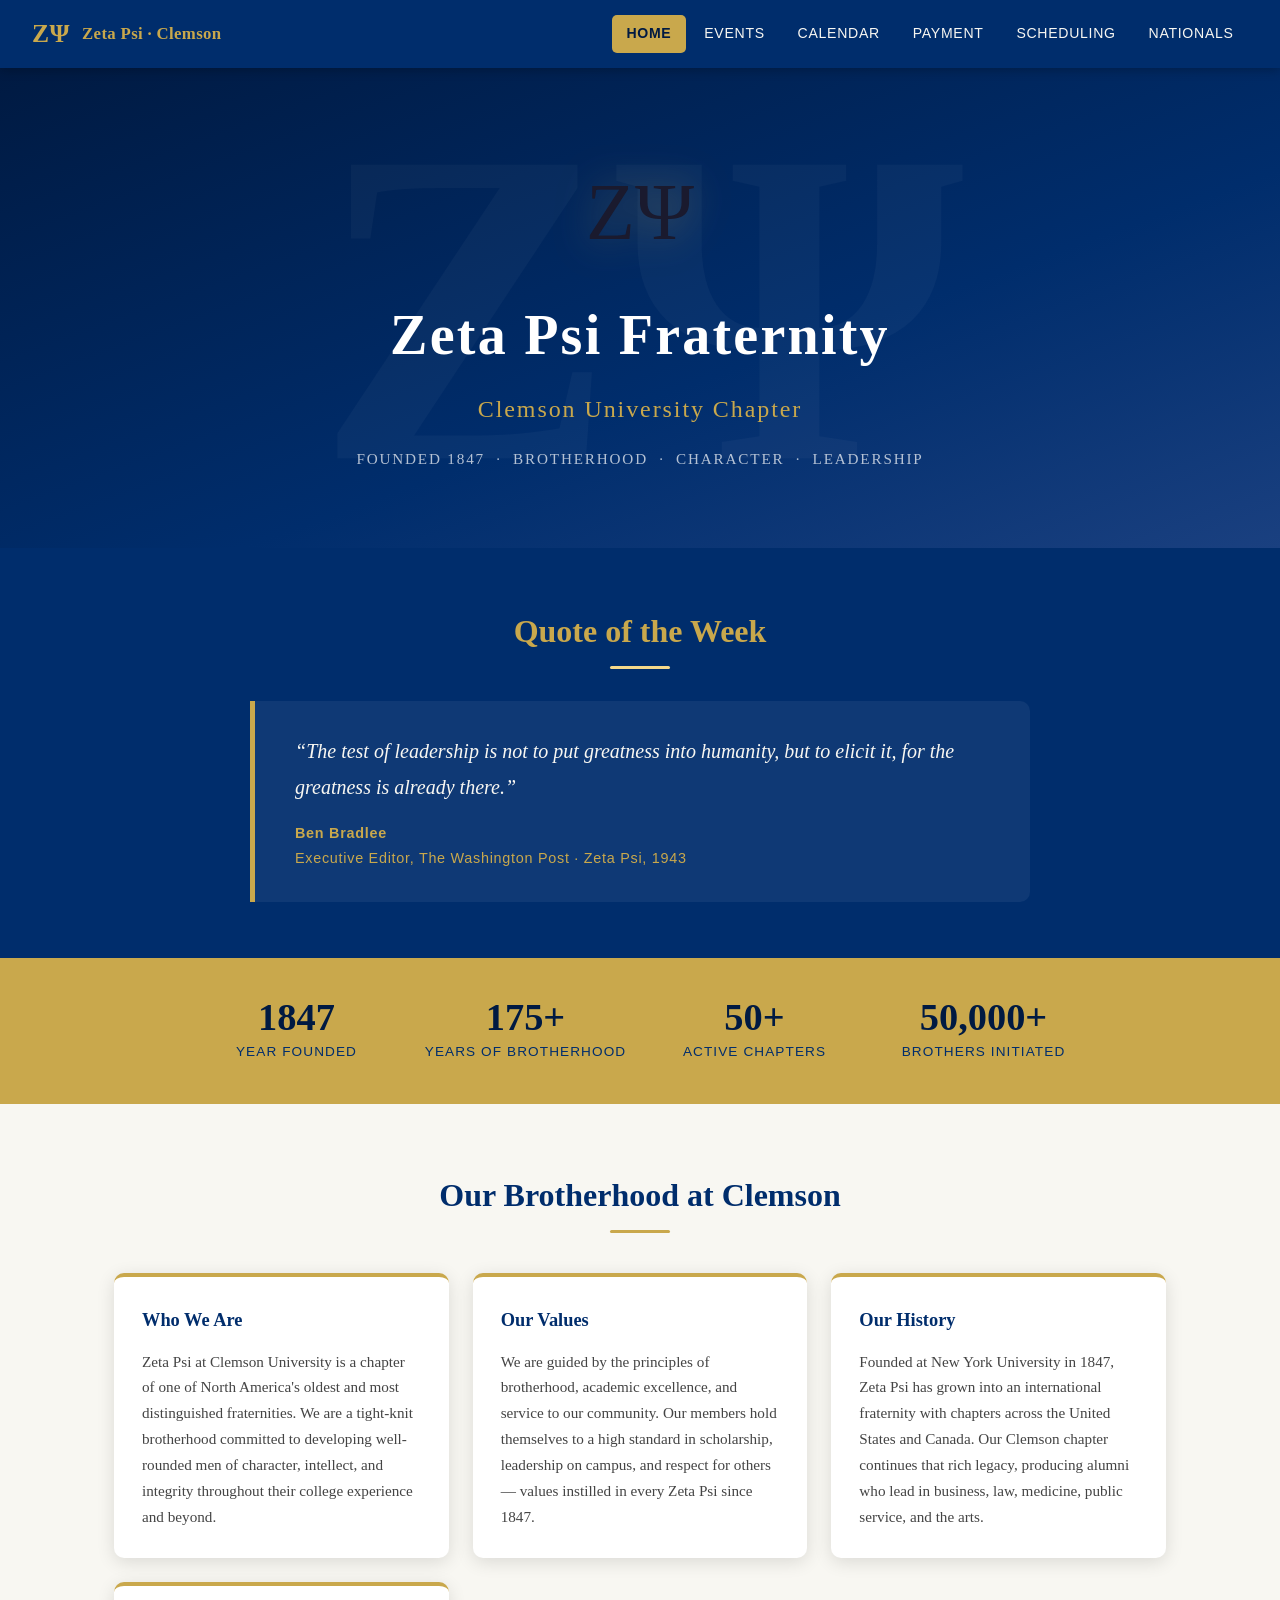
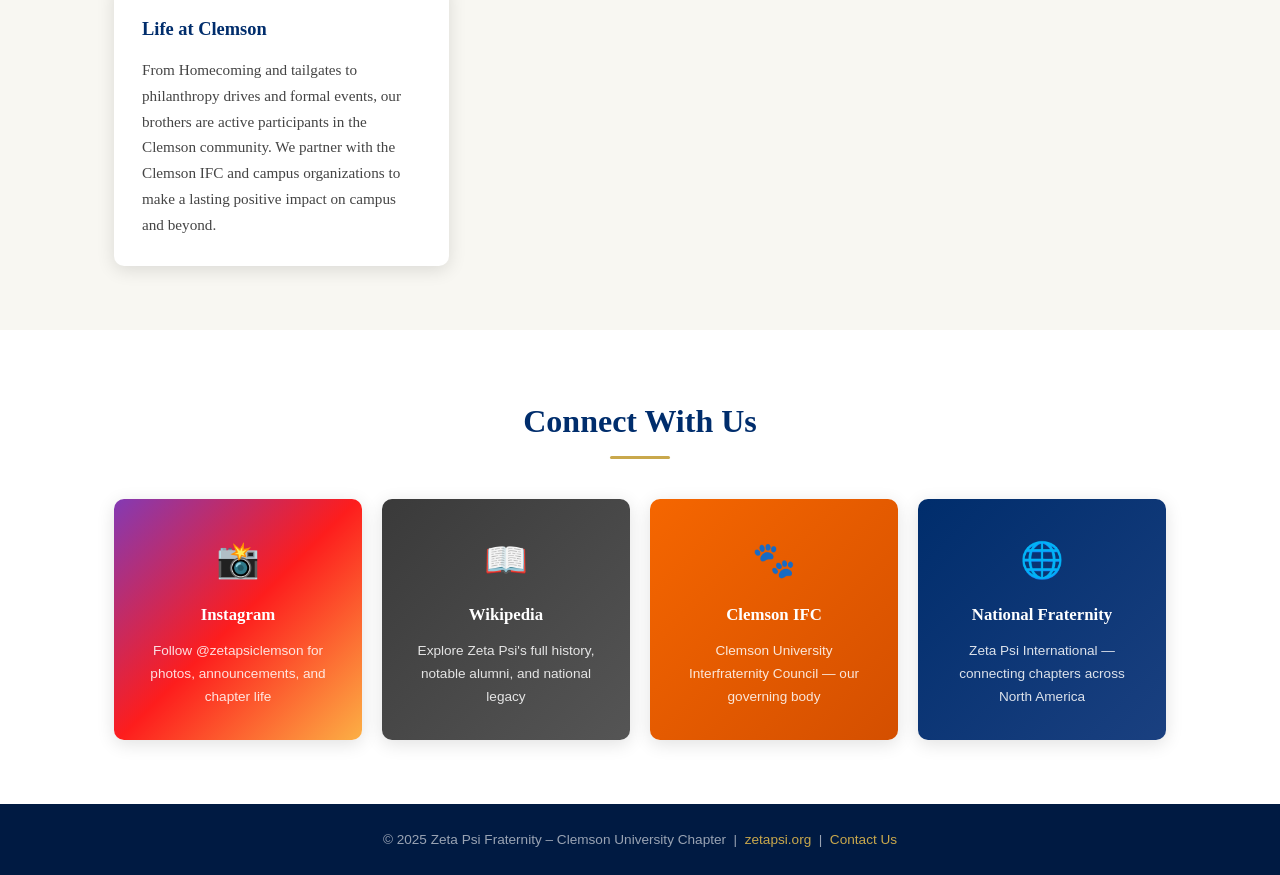
==== index.html @ 49c28810 "Add full Zeta Psi Clemson chapter website Six-page site with shared navy/gold styling, sticky nav, a" ====
<!DOCTYPE html>
<html lang="en">
<head>
  <meta charset="UTF-8">
  <meta name="viewport" content="width=device-width, initial-scale=1.0">
  <title>Zeta Psi – Clemson University</title>
  <link rel="stylesheet" href="css/styles.css">
</head>
<body>

<!-- ── Navigation ── -->
<nav class="navbar">
  <a class="nav-brand" href="index.html">
    <span class="brand-crest">ΖΨ</span>
    <span>Zeta Psi · Clemson</span>
  </a>
  <ul class="nav-links">
    <li><a href="index.html" class="active">Home</a></li>
    <li><a href="events.html">Events</a></li>
    <li><a href="calendar.html">Calendar</a></li>
    <li><a href="payment.html">Payment</a></li>
    <li><a href="scheduling.html">Scheduling</a></li>
    <li><a href="nationals.html">Nationals</a></li>
  </ul>
  <button class="nav-toggle" aria-label="Toggle navigation" aria-expanded="false">&#9776;</button>
</nav>

<!-- ── Hero ── -->
<section class="hero">
  <div class="hero-content">
    <span class="hero-crest">ΖΨ</span>
    <h1>Zeta Psi Fraternity</h1>
    <h2>Clemson University Chapter</h2>
    <p class="hero-tagline">Founded 1847 &nbsp;·&nbsp; Brotherhood &nbsp;·&nbsp; Character &nbsp;·&nbsp; Leadership</p>
  </div>
</section>

<!-- ── Quote of the Week ── -->
<section class="quote-section">
  <div class="container">
    <h2 class="section-title">Quote of the Week</h2>
    <div class="quote-card">
      <p class="quote-text" id="weekly-quote">Loading…</p>
      <cite class="quote-author" id="quote-author"></cite>
    </div>
  </div>
</section>

<!-- ── Stats Banner ── -->
<section class="stats-section">
  <div class="stats-grid">
    <div class="stat-item">
      <span class="stat-number">1847</span>
      <span class="stat-label">Year Founded</span>
    </div>
    <div class="stat-item">
      <span class="stat-number">175+</span>
      <span class="stat-label">Years of Brotherhood</span>
    </div>
    <div class="stat-item">
      <span class="stat-number">50+</span>
      <span class="stat-label">Active Chapters</span>
    </div>
    <div class="stat-item">
      <span class="stat-number">50,000+</span>
      <span class="stat-label">Brothers Initiated</span>
    </div>
  </div>
</section>

<!-- ── About ── -->
<section class="about-section">
  <div class="container">
    <h2 class="section-title">Our Brotherhood at Clemson</h2>
    <div class="about-grid">
      <div class="about-card">
        <h3>Who We Are</h3>
        <p>
          Zeta Psi at Clemson University is a chapter of one of North America's oldest and most
          distinguished fraternities. We are a tight-knit brotherhood committed to developing
          well-rounded men of character, intellect, and integrity throughout their college experience
          and beyond.
        </p>
      </div>
      <div class="about-card">
        <h3>Our Values</h3>
        <p>
          We are guided by the principles of brotherhood, academic excellence, and service to our
          community. Our members hold themselves to a high standard in scholarship, leadership on
          campus, and respect for others — values instilled in every Zeta Psi since 1847.
        </p>
      </div>
      <div class="about-card">
        <h3>Our History</h3>
        <p>
          Founded at New York University in 1847, Zeta Psi has grown into an international fraternity
          with chapters across the United States and Canada. Our Clemson chapter continues that rich
          legacy, producing alumni who lead in business, law, medicine, public service, and the arts.
        </p>
      </div>
      <div class="about-card">
        <h3>Life at Clemson</h3>
        <p>
          From Homecoming and tailgates to philanthropy drives and formal events, our brothers are
          active participants in the Clemson community. We partner with the Clemson IFC and campus
          organizations to make a lasting positive impact on campus and beyond.
        </p>
      </div>
    </div>
  </div>
</section>

<!-- ── Connect With Us ── -->
<section class="links-section">
  <div class="container">
    <h2 class="section-title">Connect With Us</h2>
    <div class="links-grid">
      <a href="https://www.instagram.com/zetapsiclemson/" target="_blank" rel="noopener noreferrer" class="link-card instagram">
        <span class="link-icon">📸</span>
        <h3>Instagram</h3>
        <p>Follow @zetapsiclemson for photos, announcements, and chapter life</p>
      </a>
      <a href="https://en.wikipedia.org/wiki/Zeta_Psi" target="_blank" rel="noopener noreferrer" class="link-card wikipedia">
        <span class="link-icon">📖</span>
        <h3>Wikipedia</h3>
        <p>Explore Zeta Psi's full history, notable alumni, and national legacy</p>
      </a>
      <a href="https://www.clemson.edu/student-affairs/greek-life/ifc/" target="_blank" rel="noopener noreferrer" class="link-card ifc">
        <span class="link-icon">🐾</span>
        <h3>Clemson IFC</h3>
        <p>Clemson University Interfraternity Council — our governing body</p>
      </a>
      <a href="https://www.zetapsi.org" target="_blank" rel="noopener noreferrer" class="link-card nationals">
        <span class="link-icon">🌐</span>
        <h3>National Fraternity</h3>
        <p>Zeta Psi International — connecting chapters across North America</p>
      </a>
    </div>
  </div>
</section>

<!-- ── Footer ── -->
<footer>
  <p>
    &copy; 2025 Zeta Psi Fraternity – Clemson University Chapter &nbsp;|&nbsp;
    <a href="https://www.zetapsi.org" target="_blank" rel="noopener noreferrer">zetapsi.org</a>
    &nbsp;|&nbsp;
    <a href="mailto:zetapsiclemson@gmail.com">Contact Us</a>
  </p>
</footer>

<script src="js/main.js"></script>
</body>
</html>
---- css/styles.css ----
:root {
  --navy: #002D6C;
  --navy-dark: #001A42;
  --gold: #C9A84C;
  --gold-light: #f5d98b;
  --white: #ffffff;
  --off-white: #f8f7f2;
  --gray-light: #e8e8e8;
  --gray-mid: #b0b0b0;
  --text-dark: #1a1a2e;
  --text-medium: #444;
  --shadow: 0 4px 18px rgba(0,0,0,0.12);
  --radius: 10px;
}

* {
  box-sizing: border-box;
  margin: 0;
  padding: 0;
}

html { scroll-behavior: smooth; }

body {
  font-family: 'Georgia', 'Times New Roman', serif;
  color: var(--text-dark);
  background: var(--white);
  line-height: 1.7;
}

/* ── Navigation ─────────────────────────────────── */
.navbar {
  position: sticky;
  top: 0;
  z-index: 999;
  background: var(--navy);
  display: flex;
  align-items: center;
  justify-content: space-between;
  padding: 0 2rem;
  height: 68px;
  box-shadow: 0 2px 10px rgba(0,0,0,0.25);
}

.nav-brand {
  display: flex;
  align-items: center;
  gap: 0.75rem;
  text-decoration: none;
}

.nav-brand .brand-crest {
  font-size: 1.6rem;
  line-height: 1;
}

.nav-brand span {
  color: var(--gold);
  font-size: 1.05rem;
  font-weight: bold;
  letter-spacing: 0.02em;
  white-space: nowrap;
}

.nav-links {
  display: flex;
  list-style: none;
  gap: 0.25rem;
  align-items: center;
}

.nav-links a {
  display: block;
  padding: 0.45rem 0.9rem;
  color: var(--off-white);
  text-decoration: none;
  font-family: 'Helvetica Neue', Arial, sans-serif;
  font-size: 0.88rem;
  letter-spacing: 0.05em;
  text-transform: uppercase;
  border-radius: 5px;
  transition: background 0.2s, color 0.2s;
}

.nav-links a:hover,
.nav-links a.active {
  background: var(--gold);
  color: var(--navy-dark);
  font-weight: 600;
}

.nav-toggle {
  display: none;
  background: none;
  border: 2px solid var(--gold);
  color: var(--gold);
  font-size: 1.4rem;
  cursor: pointer;
  border-radius: 4px;
  padding: 0.2rem 0.5rem;
}

/* ── Hero ───────────────────────────────────────── */
.hero {
  background: linear-gradient(160deg, var(--navy-dark) 0%, var(--navy) 60%, #1a4080 100%);
  min-height: 480px;
  display: flex;
  align-items: center;
  justify-content: center;
  text-align: center;
  padding: 4rem 1.5rem;
  position: relative;
  overflow: hidden;
}

.hero::before {
  content: 'ΖΨ';
  position: absolute;
  font-size: 28rem;
  color: rgba(255,255,255,0.03);
  font-weight: bold;
  top: 50%;
  left: 50%;
  transform: translate(-50%, -50%);
  pointer-events: none;
  user-select: none;
}

.hero-content { position: relative; z-index: 1; }

.hero-crest {
  font-size: 5rem;
  display: block;
  margin-bottom: 0.5rem;
  filter: drop-shadow(0 0 20px rgba(201,168,76,0.4));
}

.hero h1 {
  font-size: clamp(2rem, 5vw, 3.5rem);
  color: var(--white);
  letter-spacing: 0.04em;
  margin-bottom: 0.4rem;
}

.hero h2 {
  font-size: clamp(1rem, 3vw, 1.5rem);
  color: var(--gold);
  font-weight: normal;
  margin-bottom: 1rem;
  letter-spacing: 0.08em;
}

.hero-tagline {
  color: rgba(255,255,255,0.7);
  font-size: 0.95rem;
  letter-spacing: 0.12em;
  text-transform: uppercase;
}

/* ── Container ──────────────────────────────────── */
.container {
  max-width: 1100px;
  margin: 0 auto;
  padding: 0 1.5rem;
}

/* ── Section titles ─────────────────────────────── */
.section-title {
  text-align: center;
  font-size: clamp(1.4rem, 3vw, 2rem);
  color: var(--navy);
  margin-bottom: 0.5rem;
}

.section-title::after {
  content: '';
  display: block;
  width: 60px;
  height: 3px;
  background: var(--gold);
  margin: 0.5rem auto 0;
  border-radius: 2px;
}

/* ── Quote ──────────────────────────────────────── */
.quote-section {
  background: var(--navy);
  padding: 3.5rem 1.5rem;
  text-align: center;
}

.quote-section .section-title {
  color: var(--gold);
}

.quote-section .section-title::after {
  background: var(--gold-light);
}

.quote-card {
  max-width: 780px;
  margin: 2rem auto 0;
  background: rgba(255,255,255,0.06);
  border-left: 5px solid var(--gold);
  border-radius: 0 var(--radius) var(--radius) 0;
  padding: 2rem 2.5rem;
  text-align: left;
}

.quote-text {
  font-size: clamp(1rem, 2.5vw, 1.25rem);
  color: var(--off-white);
  font-style: italic;
  line-height: 1.8;
  margin-bottom: 1rem;
}

.quote-text::before { content: '\201C'; }
.quote-text::after  { content: '\201D'; }

.quote-author {
  display: block;
  color: var(--gold);
  font-family: 'Helvetica Neue', Arial, sans-serif;
  font-size: 0.9rem;
  font-style: normal;
  letter-spacing: 0.05em;
}

/* ── About ──────────────────────────────────────── */
.about-section {
  padding: 4rem 1.5rem;
  background: var(--off-white);
}

.about-grid {
  display: grid;
  grid-template-columns: repeat(auto-fit, minmax(280px, 1fr));
  gap: 1.5rem;
  margin-top: 2.5rem;
}

.about-card {
  background: var(--white);
  border-radius: var(--radius);
  padding: 1.75rem;
  box-shadow: var(--shadow);
  border-top: 4px solid var(--gold);
  transition: transform 0.2s;
}

.about-card:hover { transform: translateY(-4px); }

.about-card h3 {
  color: var(--navy);
  font-size: 1.15rem;
  margin-bottom: 0.75rem;
}

.about-card p { color: var(--text-medium); font-size: 0.95rem; }

/* ── Connect / Links ────────────────────────────── */
.links-section {
  padding: 4rem 1.5rem;
  background: var(--white);
}

.links-grid {
  display: grid;
  grid-template-columns: repeat(auto-fit, minmax(220px, 1fr));
  gap: 1.25rem;
  margin-top: 2.5rem;
}

.link-card {
  display: flex;
  flex-direction: column;
  align-items: center;
  text-align: center;
  padding: 2rem 1.5rem;
  border-radius: var(--radius);
  text-decoration: none;
  transition: transform 0.2s, box-shadow 0.2s;
  box-shadow: var(--shadow);
  color: var(--white);
  gap: 0.6rem;
}

.link-card:hover {
  transform: translateY(-5px);
  box-shadow: 0 8px 28px rgba(0,0,0,0.18);
}

.link-card .link-icon { font-size: 2.2rem; }

.link-card h3 {
  font-size: 1.05rem;
  font-weight: bold;
}

.link-card p {
  font-size: 0.85rem;
  opacity: 0.85;
  font-family: 'Helvetica Neue', Arial, sans-serif;
}

.link-card.instagram { background: linear-gradient(135deg, #833ab4, #fd1d1d, #fcb045); }
.link-card.wikipedia { background: linear-gradient(135deg, #3a3a3a, #555); }
.link-card.ifc       { background: linear-gradient(135deg, #F56600, #d44f00); }
.link-card.nationals { background: linear-gradient(135deg, var(--navy), #1a4080); }

/* ── Stats banner ───────────────────────────────── */
.stats-section {
  background: var(--gold);
  padding: 2.5rem 1.5rem;
}

.stats-grid {
  display: grid;
  grid-template-columns: repeat(auto-fit, minmax(160px, 1fr));
  gap: 1rem;
  max-width: 900px;
  margin: 0 auto;
  text-align: center;
}

.stat-item .stat-number {
  display: block;
  font-size: 2.4rem;
  font-weight: bold;
  color: var(--navy-dark);
  line-height: 1;
}

.stat-item .stat-label {
  font-size: 0.85rem;
  color: var(--navy);
  text-transform: uppercase;
  letter-spacing: 0.08em;
  font-family: 'Helvetica Neue', Arial, sans-serif;
}

/* ── Footer ─────────────────────────────────────── */
footer {
  background: var(--navy-dark);
  color: rgba(255,255,255,0.6);
  text-align: center;
  padding: 1.5rem 1rem;
  font-size: 0.85rem;
  font-family: 'Helvetica Neue', Arial, sans-serif;
}

footer a {
  color: var(--gold);
  text-decoration: none;
}

/* ── Inner page header ──────────────────────────── */
.page-header {
  background: linear-gradient(135deg, var(--navy-dark), var(--navy));
  padding: 3rem 1.5rem;
  text-align: center;
}

.page-header h1 {
  color: var(--gold);
  font-size: clamp(1.6rem, 4vw, 2.5rem);
  margin-bottom: 0.3rem;
}

.page-header p {
  color: rgba(255,255,255,0.7);
  font-size: 1rem;
  font-style: italic;
}

/* ── Events ─────────────────────────────────────── */
.events-section { padding: 3rem 1.5rem; }

.event-card {
  display: grid;
  grid-template-columns: auto 1fr;
  gap: 1.5rem;
  background: var(--white);
  border-radius: var(--radius);
  padding: 1.5rem;
  margin-bottom: 1.25rem;
  box-shadow: var(--shadow);
  border-left: 5px solid var(--gold);
  align-items: start;
}

.event-date {
  background: var(--navy);
  color: var(--white);
  border-radius: 8px;
  padding: 0.6rem 1rem;
  text-align: center;
  min-width: 70px;
}

.event-date .month {
  display: block;
  font-size: 0.72rem;
  text-transform: uppercase;
  letter-spacing: 0.1em;
  color: var(--gold);
  font-family: sans-serif;
}

.event-date .day {
  display: block;
  font-size: 1.9rem;
  font-weight: bold;
  line-height: 1.1;
}

.event-info h3 { color: var(--navy); margin-bottom: 0.3rem; }
.event-info p  { color: var(--text-medium); font-size: 0.93rem; }
.event-meta {
  font-size: 0.82rem;
  color: var(--gold);
  font-family: sans-serif;
  font-weight: 600;
  text-transform: uppercase;
  letter-spacing: 0.05em;
  margin-top: 0.4rem;
}

/* ── Calendar ───────────────────────────────────── */
.calendar-section { padding: 3rem 1.5rem; }

.calendar-wrapper {
  background: var(--white);
  border-radius: var(--radius);
  box-shadow: var(--shadow);
  overflow: hidden;
  margin-top: 1.5rem;
}

.calendar-placeholder {
  padding: 3rem;
  text-align: center;
  color: var(--text-medium);
}

.calendar-placeholder .cal-icon { font-size: 4rem; margin-bottom: 1rem; }

.gcal-embed {
  width: 100%;
  height: 600px;
  border: none;
  display: block;
}

/* ── Payment ─────────────────────────────────────── */
.payment-section { padding: 3rem 1.5rem; }

.payment-grid {
  display: grid;
  grid-template-columns: repeat(auto-fit, minmax(280px, 1fr));
  gap: 1.5rem;
  margin-top: 2rem;
}

.payment-card {
  background: var(--white);
  border-radius: var(--radius);
  padding: 2rem;
  box-shadow: var(--shadow);
  text-align: center;
}

.payment-card .pay-icon { font-size: 3rem; margin-bottom: 0.75rem; }
.payment-card h3 { color: var(--navy); margin-bottom: 0.5rem; }
.payment-card p  { color: var(--text-medium); font-size: 0.93rem; margin-bottom: 1rem; }

.btn {
  display: inline-block;
  padding: 0.65rem 1.5rem;
  border-radius: 6px;
  font-family: 'Helvetica Neue', Arial, sans-serif;
  font-size: 0.9rem;
  font-weight: 600;
  text-decoration: none;
  cursor: pointer;
  transition: opacity 0.2s, transform 0.15s;
  border: none;
}

.btn:hover { opacity: 0.88; transform: translateY(-1px); }

.btn-navy { background: var(--navy); color: var(--white); }
.btn-gold { background: var(--gold); color: var(--navy-dark); }

.fee-table {
  width: 100%;
  border-collapse: collapse;
  margin-top: 1.5rem;
  font-size: 0.93rem;
}

.fee-table th {
  background: var(--navy);
  color: var(--gold);
  padding: 0.7rem 1rem;
  text-align: left;
  font-family: sans-serif;
}

.fee-table td {
  padding: 0.65rem 1rem;
  border-bottom: 1px solid var(--gray-light);
  color: var(--text-medium);
}

.fee-table tr:last-child td { border-bottom: none; }

/* ── Scheduling ──────────────────────────────────── */
.scheduling-section { padding: 3rem 1.5rem; }

.tool-grid {
  display: grid;
  grid-template-columns: repeat(auto-fit, minmax(260px, 1fr));
  gap: 1.25rem;
  margin-top: 2rem;
}

.tool-card {
  background: var(--white);
  border-radius: var(--radius);
  padding: 1.75rem;
  box-shadow: var(--shadow);
  border-top: 4px solid var(--navy);
  text-align: center;
}

.tool-card .tool-icon { font-size: 2.5rem; margin-bottom: 0.75rem; }
.tool-card h3 { color: var(--navy); margin-bottom: 0.5rem; }
.tool-card p  { color: var(--text-medium); font-size: 0.9rem; margin-bottom: 1rem; }

/* ── Nationals ───────────────────────────────────── */
.nationals-section { padding: 3rem 1.5rem; }

.nationals-grid {
  display: grid;
  grid-template-columns: repeat(auto-fit, minmax(280px, 1fr));
  gap: 1.5rem;
  margin-top: 2rem;
}

.nationals-card {
  background: var(--white);
  border-radius: var(--radius);
  padding: 1.75rem;
  box-shadow: var(--shadow);
  border-top: 4px solid var(--gold);
}

.nationals-card h3 { color: var(--navy); margin-bottom: 0.75rem; font-size: 1.1rem; }
.nationals-card p  { color: var(--text-medium); font-size: 0.93rem; margin-bottom: 1rem; }

/* ── Mobile ──────────────────────────────────────── */
@media (max-width: 768px) {
  .nav-links {
    display: none;
    flex-direction: column;
    position: absolute;
    top: 68px;
    left: 0;
    right: 0;
    background: var(--navy-dark);
    padding: 1rem;
    gap: 0.25rem;
  }

  .nav-links.open { display: flex; }

  .nav-links a {
    padding: 0.65rem 1rem;
    font-size: 0.95rem;
    width: 100%;
  }

  .nav-toggle { display: block; }

  .navbar { position: relative; }

  .event-card { grid-template-columns: 1fr; }
  .event-date { display: flex; gap: 0.75rem; align-items: center; width: fit-content; padding: 0.4rem 0.8rem; }
  .event-date .month, .event-date .day { display: inline; font-size: 1rem; }
}
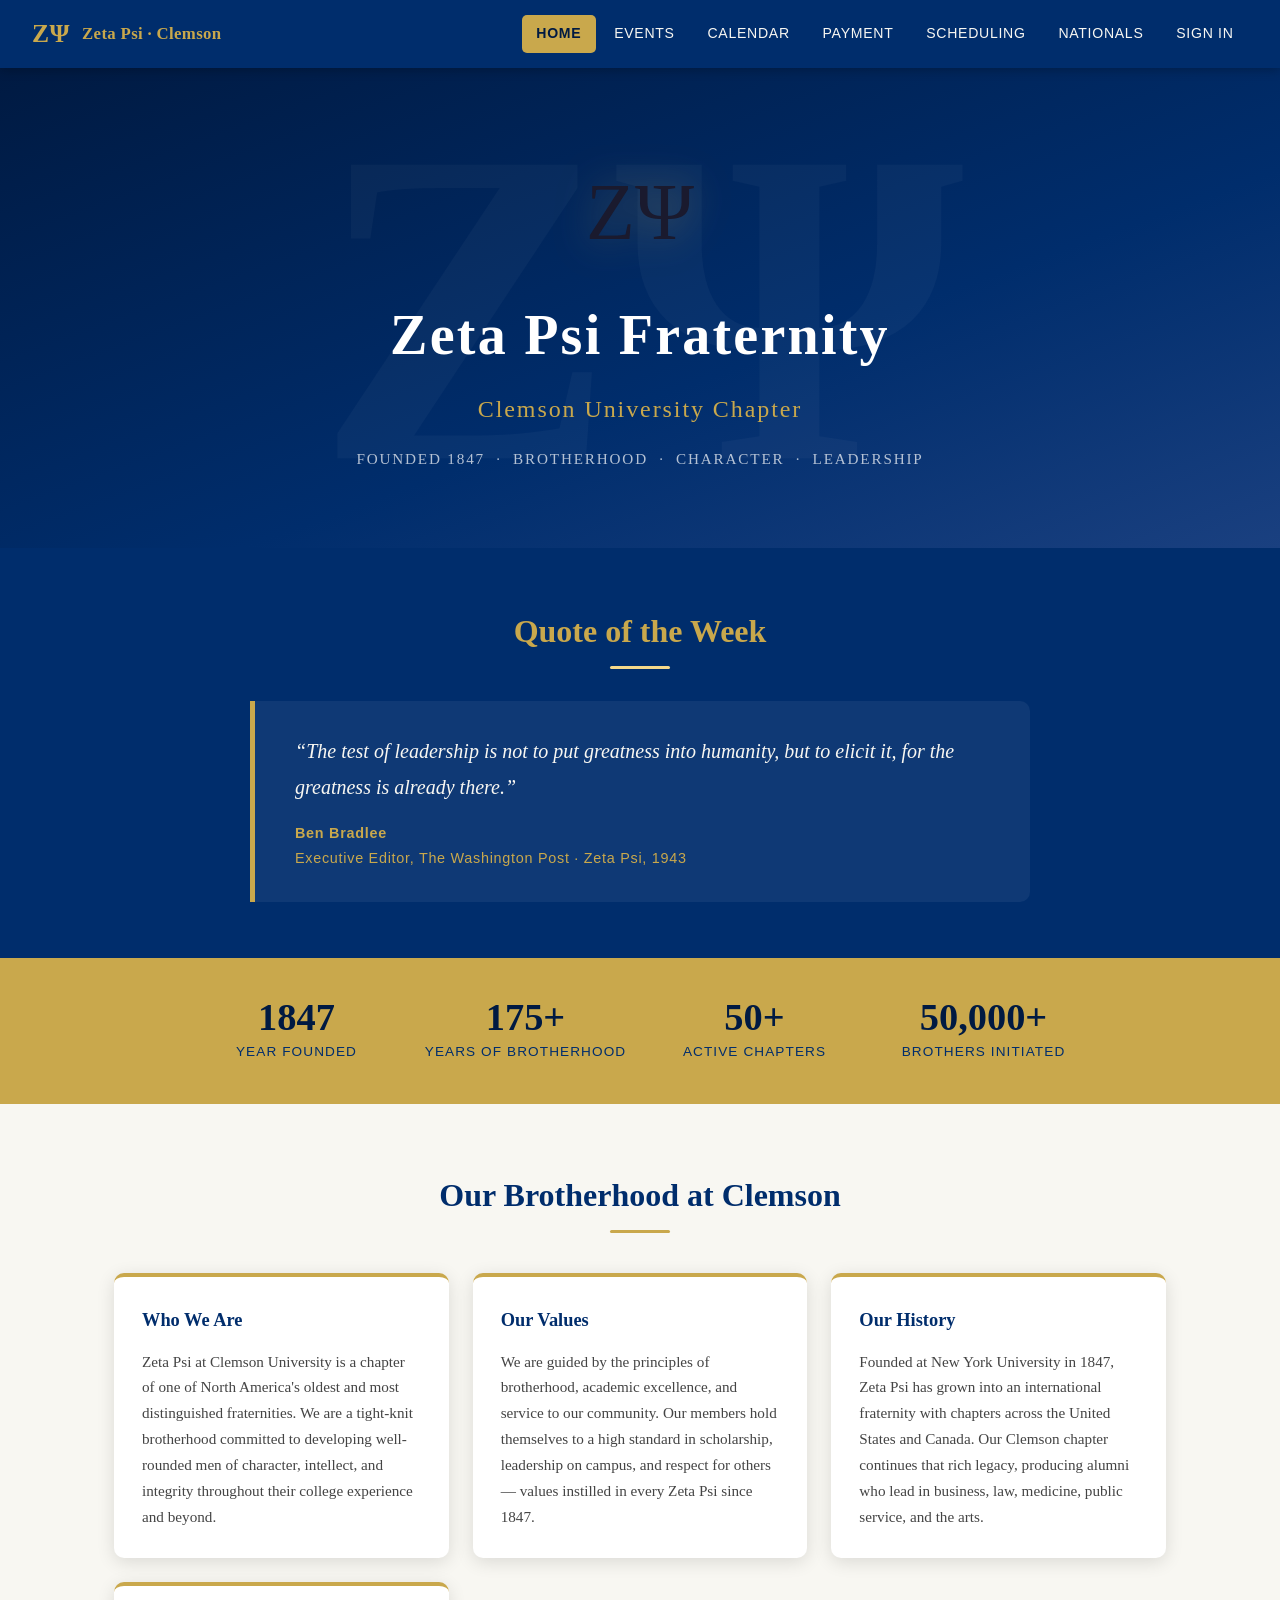
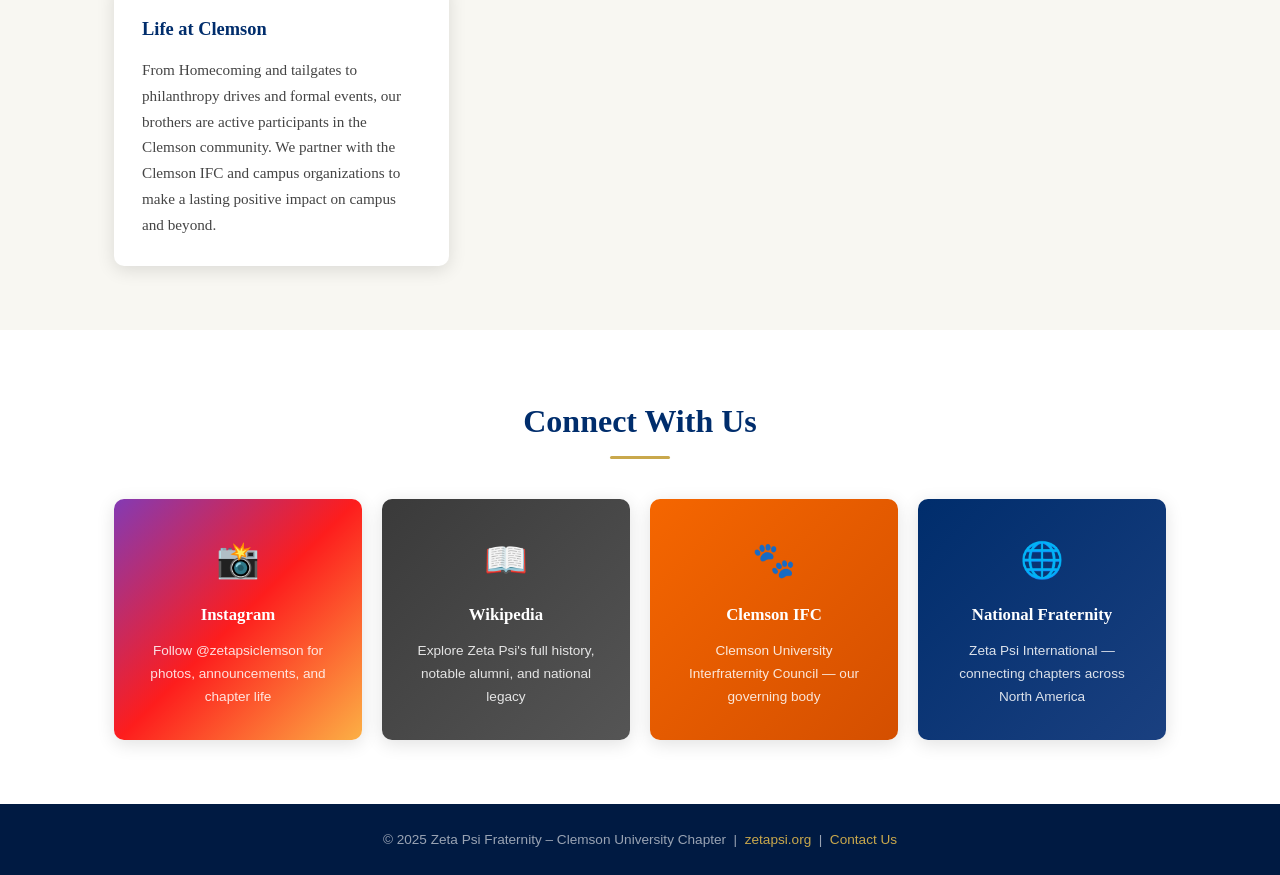
==== commit 34071647: "Add Firebase member portal with sign-in, dashboard, and admin panel Login/Register page with admin c" ====
--- a/index.html
+++ b/index.html
@@ -21,6 +21,7 @@
     <li><a href="payment.html">Payment</a></li>
     <li><a href="scheduling.html">Scheduling</a></li>
     <li><a href="nationals.html">Nationals</a></li>
+    <li><a href="login.html" id="nav-member-link">Sign In</a></li>
   </ul>
   <button class="nav-toggle" aria-label="Toggle navigation" aria-expanded="false">&#9776;</button>
 </nav>
